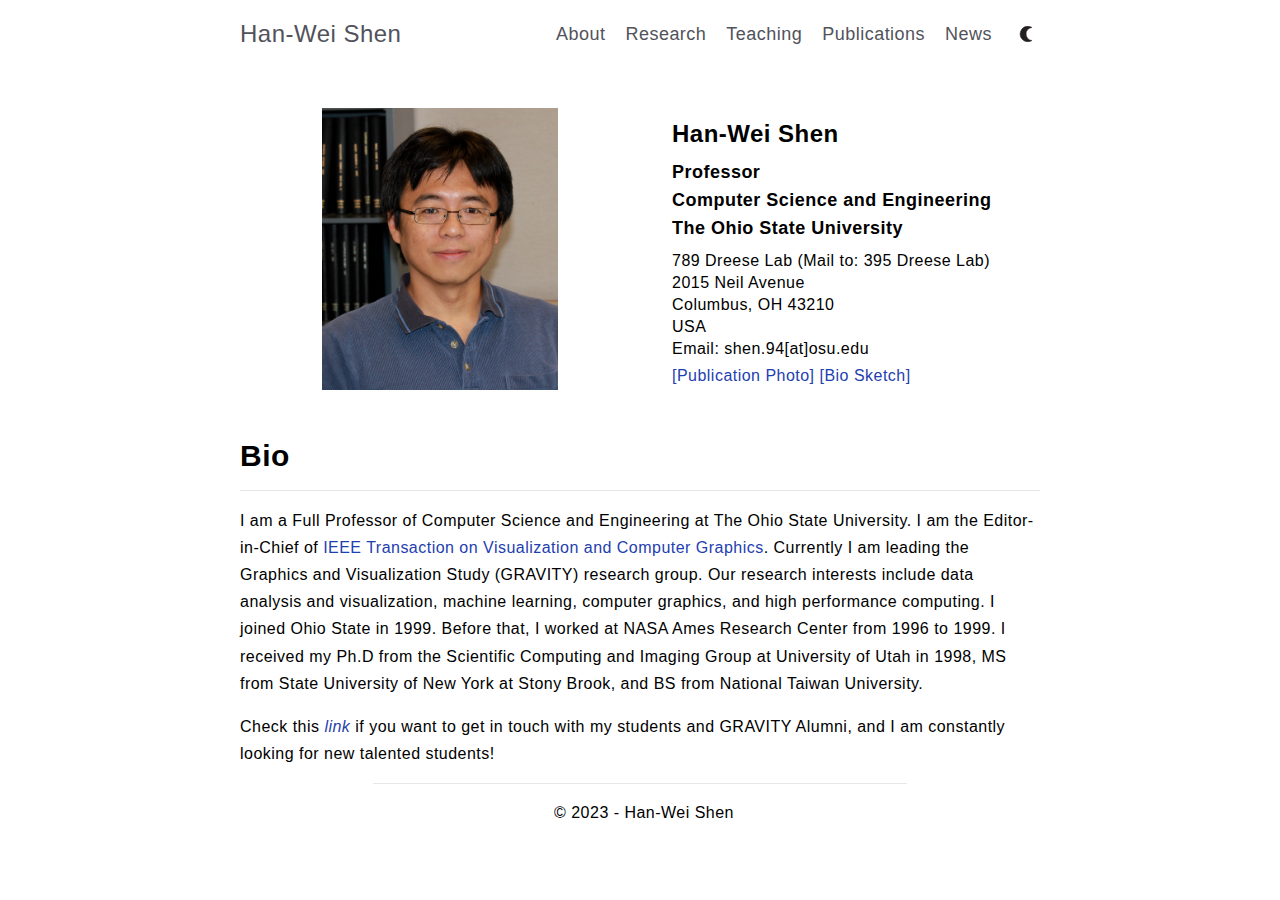
==== index.html @ 7cfb814b "deploy: 3609d0cba4c8520008426bf6400853c1c2e615c0" ====
<!doctype html><html lang=en-us><head><meta name=generator content="Hugo 0.110.0"><meta charset=utf-8><meta name=viewport content="width=device-width,initial-scale=1,minimum-scale=1"><title>Han-Wei Shen</title><meta property="og:title" content="Han-Wei Shen"><meta property="og:type" content="website"><meta property="og:image" content="img/hwshen_1.jpg"><meta property="og:url" content="https://han-wei-shen.github.io/"><meta property="og:description" content="The homepage of Astatine. This website is a demo the of the Hugo theme Astatine."><meta name=Description property="description" content="The homepage of Astatine. This website is a demo the of the Hugo theme Astatine."><link rel=stylesheet href=https://han-wei-shen.github.io/css/style.min.css><link rel=apple-touch-icon sizes=180x180 href=/apple-touch-icon.png><link rel=icon type=image/svg+xml href=/favicon.svg><link rel=icon type=image/png sizes=32x32 href=/favicon-32x32.png><link rel=icon type=image/png sizes=16x16 href=/favicon-16x16.png><link rel=manifest href=/site.webmanifest><link href=https://han-wei-shen.github.ioindex.xml type=application/atom+xml rel=alternate title="Sitewide Atom feed"><meta name=theme-color content="#ffffff"><script>function updateMode(){localStorage.theme==="dark"||!("theme"in localStorage)&&window.matchMedia("(prefers-color-scheme: dark)").matches?document.documentElement.classList.add("dark"):document.documentElement.classList.remove("dark")}function toggleMode(){localStorage.theme==="dark"?localStorage.theme="light":localStorage.theme="dark",updateMode()}window.onload=updateMode();function toggleMenu(){let e=document.getElementById("navbar-default");e.classList.contains("hidden")?e.classList.remove("hidden"):e.classList.add("hidden")}</script></head><body><header class="md:px-0 px-2"><nav><div class="container flex flex-wrap justify-between items-center mx-auto"><div class="nav-main my-2.5"><a href=https://han-wei-shen.github.io class="nav-title py-2.5 text-2xl
text-zinc-600 dark:text-zinc-300 hover:border-b-0">Han-Wei Shen</a></div><button type=button onclick=toggleMenu() class="inline-flex items-center p-2 ml-3
text-sm text-gray-500
rounded-lg md:hidden hover:bg-gray-100
focus:outline-none focus:ring-2
focus:ring-gray-200 dark:text-gray-400
dark:hover:bg-gray-700 dark:focus:ring-gray-600" aria-controls=navbar-default aria-expanded=false>
<span class=sr-only>Open main menu</span><svg class="w-6 h-6" aria-hidden="true" fill="currentcolor" viewBox="0 0 20 20" xmlns="http://www.w3.org/2000/svg"><path fill-rule="evenodd" d="M3 5a1 1 0 011-1h12a1 1 0 110 2H4A1 1 0 013 5zm0 5a1 1 0 011-1h12a1 1 0 110 2H4a1 1 0 01-1-1zm0 5a1 1 0 011-1h12a1 1 0 110 2H4a1 1 0 01-1-1z" clip-rule="evenodd"/></svg></button><div class="hidden w-full md:block md:w-auto" id=navbar-default><ul class="grid md:grid-flow-col items-center justify-between text-lg my-2.5"><li class="p-2.5 md:first:pl-0 md:border-none border-b dark:border-zinc-500 list-none"><a class="text-zinc-600 dark:text-zinc-300
hover:border-b-0" href=/about/>About</a></li><li class="p-2.5 md:first:pl-0 md:border-none border-b dark:border-zinc-500 list-none"><a class="text-zinc-600 dark:text-zinc-300
hover:border-b-0" href=https://sites.google.com/view/gravity-research-group/research>Research</a></li><li class="p-2.5 md:first:pl-0 md:border-none border-b dark:border-zinc-500 list-none"><a class="text-zinc-600 dark:text-zinc-300
hover:border-b-0" href=/teaching/>Teaching</a></li><li class="p-2.5 md:first:pl-0 md:border-none border-b dark:border-zinc-500 list-none"><a class="text-zinc-600 dark:text-zinc-300
hover:border-b-0" href=https://sites.google.com/view/gravity-research-group/publications>Publications</a></li><li class="p-2.5 md:first:pl-0 md:border-none border-b dark:border-zinc-500 list-none"><a class="text-zinc-600 dark:text-zinc-300
hover:border-b-0" href=/news/>News</a></li><li class="h-7 pl-2.5 pr-0 list-none"><button type=button onclick=toggleMode() class=h-full aria-label="Toggle between dark and light mode">
<img class="h-7 w-7 max-h-full mb-1.5 p-1.5 hidden dark:inline" id=ligh-mode-button-img alt="A sun icon for switching to light mode" src=https://han-wei-shen.github.io/img/light_mode.svg>
<img class="h-7 w-7 max-h-full mb-1.5 p-1.5 inline dark:hidden" id=dark-mode-button-img alt="A moon icon for switching to dark mode" src=https://han-wei-shen.github.io/img/dark_mode.svg></button></li></ul></div></div></nav></header><main class="content h-card container mt-2 m-auto
leading-loose md:px-0 px-2 z-0" role=main><div class="head container grid sm:grid-cols-2 grid-cols-1
justify-around flex-wrap items-center" itemscope itemtype=http://schema.org/Person><div class="picture p-8 max-w-[75%] mx-auto basis-20 grow shrink" itemscope itemtype=http://schema.org/ImageObject><picture><source srcset=img/hwshen_1.jpg><img class="main-image u-photo mx-auto" itemprop=contentUrl alt="Profile picture" src=img/hwshen_1.jpg></picture></div><div class="mx-4 ml-8 basis-60 grow shrink-2 leading-snug text-base"><a class="u-url font-bold" rel=me itemprop=url href=https://han-wei-shen.github.io/><h3 class="text-2xl text-black dark:text-zinc-300 p-name border-0" itemprop=name>Han-Wei Shen</h3></a><h3 itemprop=jobTitle class="text-lg my-2 border-none">Professor<br>Computer Science and Engineering<br>The Ohio State University</h3><div itemprop=address itemscope itemtype=http://schema.org/PostalAddress><span itemprop=streetAddress>789 Dreese Lab (Mail to: 395 Dreese Lab)<br>2015 Neil Avenue</span><br><span itemprop=postalCode>Columbus, OH 43210</span><br><span itemprop=addressLocality>USA</span><br><span itemprop=email>Email: shen.94[at]osu.edu</span><br></div><div style=margin-top:5px><a href=img/hwshen_1.jpg>[Publication Photo]</a> <a href=file/Shen_2018.pdf>[Bio Sketch]</a></div></div></div><h1 id=bio>Bio</h1><p>I am a Full Professor of Computer Science and Engineering at The Ohio State University. I am the Editor-in-Chief of <a href=https://www.computer.org/csdl/journal/tg>IEEE Transaction on Visualization and Computer Graphics</a>. Currently I am leading the Graphics and Visualization Study (GRAVITY) research group. Our research interests include data analysis and visualization, machine learning, computer graphics, and high performance computing. I joined Ohio State in 1999. Before that, I worked at NASA Ames Research Center from 1996 to 1999. I received my Ph.D from the Scientific Computing and Imaging Group at University of Utah in 1998, MS from State University of New York at Stony Brook, and BS from National Taiwan University.</p><p>Check this <a href=https://sites.google.com/view/gravity-research-group/people><em>link</em></a> if you want to get in touch with my students and GRAVITY Alumni, and I am constantly looking for new talented students!</p></main><footer class="footer container h-10 text-center mt-1 mb-4"><hr class=my-4><ul class="pl-0 mt-1"><span class=ml-2>© 2023 - Han-Wei Shen</span></ul></footer><script>function toggleModal(e){return t=>{(t.target.id.startsWith("#open-modal")||t.target.id.startsWith("#close-modal")||t.target.classList.contains("open-modal"))&&(t.stopPropagation(),e.classList.toggle("invisible"),e.classList.toggle("pointer-events-auto"),document.body.classList.toggle("pointer-events-none"))}}var list=document.getElementsByClassName("open-modal"),id,modWin,closeButton,clipboardCopyButtons;for(let e of list)id=e.attributes["data-target"].textContent,modWin=document.getElementById(id),closeButton=document.getElementById(id.replace("open","close")),e.addEventListener("click",toggleModal(modWin)),closeButton.addEventListener("click",toggleModal(modWin)),modWin.addEventListener("click",toggleModal(modWin));clipboardCopyButtons=document.getElementsByClassName("modal-copy-citation");for(let e of clipboardCopyButtons){let t=e.id.replace("#copy-",""),n=document.getElementById(t);e.addEventListener("click",function(e){return function(){if(!e){var t=this.innerHTML;navigator.clipboard.writeText(n.innerHTML).then(()=>{this.innerHTML="Copied!",this.disabled=!0},()=>{this.innerHTML="Error copying!"}),e=!0,setTimeout(function(){this.innerHTML=t,this.disabled=!1,e=!1}.bind(this),1e3)}}}(!1),this)}</script></body></html>
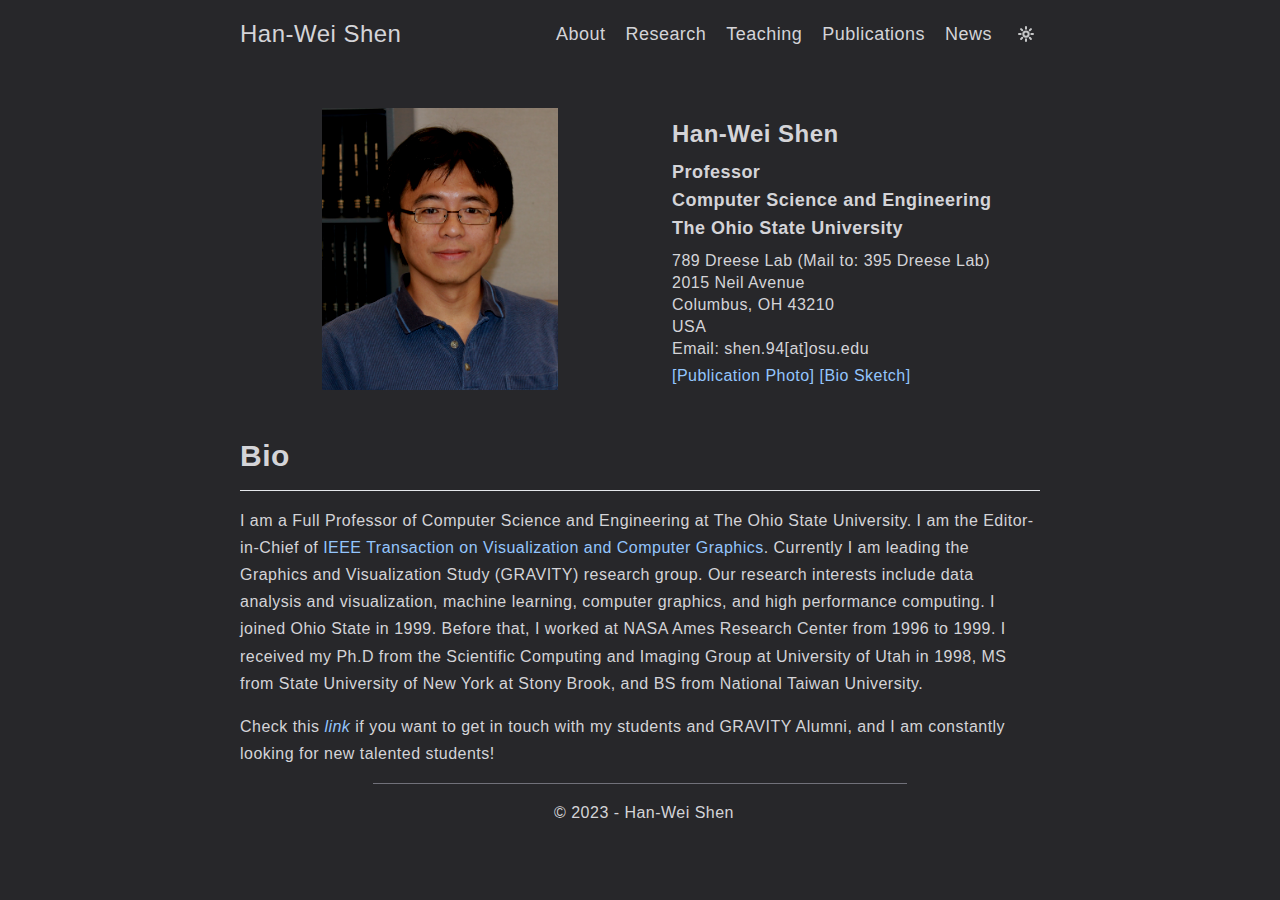
==== commit 120b934d: "deploy: 6cfb3cd29b8796ccd0ba1e0f046ace5b5ed621e3" ====
--- a/index.html
+++ b/index.html
@@ -1,4 +1,4 @@
-<!doctype html><html lang=en-us><head><meta name=generator content="Hugo 0.110.0"><meta charset=utf-8><meta name=viewport content="width=device-width,initial-scale=1,minimum-scale=1"><title>Han-Wei Shen</title><meta property="og:title" content="Han-Wei Shen"><meta property="og:type" content="website"><meta property="og:image" content="img/hwshen_1.jpg"><meta property="og:url" content="https://han-wei-shen.github.io/"><meta property="og:description" content="The homepage of Astatine. This website is a demo the of the Hugo theme Astatine."><meta name=Description property="description" content="The homepage of Astatine. This website is a demo the of the Hugo theme Astatine."><link rel=stylesheet href=https://han-wei-shen.github.io/css/style.min.css><link rel=apple-touch-icon sizes=180x180 href=/apple-touch-icon.png><link rel=icon type=image/svg+xml href=/favicon.svg><link rel=icon type=image/png sizes=32x32 href=/favicon-32x32.png><link rel=icon type=image/png sizes=16x16 href=/favicon-16x16.png><link rel=manifest href=/site.webmanifest><link href=https://han-wei-shen.github.ioindex.xml type=application/atom+xml rel=alternate title="Sitewide Atom feed"><meta name=theme-color content="#ffffff"><script>function updateMode(){localStorage.theme==="dark"||!("theme"in localStorage)&&window.matchMedia("(prefers-color-scheme: dark)").matches?document.documentElement.classList.add("dark"):document.documentElement.classList.remove("dark")}function toggleMode(){localStorage.theme==="dark"?localStorage.theme="light":localStorage.theme="dark",updateMode()}window.onload=updateMode();function toggleMenu(){let e=document.getElementById("navbar-default");e.classList.contains("hidden")?e.classList.remove("hidden"):e.classList.add("hidden")}</script></head><body><header class="md:px-0 px-2"><nav><div class="container flex flex-wrap justify-between items-center mx-auto"><div class="nav-main my-2.5"><a href=https://han-wei-shen.github.io class="nav-title py-2.5 text-2xl
+<!doctype html><html lang=en-us><head><meta name=generator content="Hugo 0.110.0"><meta charset=utf-8><meta name=viewport content="width=device-width,initial-scale=1,minimum-scale=1"><title>Han-Wei Shen</title><meta property="og:title" content="Han-Wei Shen"><meta property="og:type" content="website"><meta property="og:image" content="img/hwshen_1.jpg"><meta property="og:url" content="https://han-wei-shen.github.io/"><meta property="og:description" content="The homepage of Astatine. This website is a demo the of the Hugo theme Astatine."><meta name=Description property="description" content="The homepage of Astatine. This website is a demo the of the Hugo theme Astatine."><link rel=stylesheet href=https://han-wei-shen.github.io/css/style.min.css><link rel=apple-touch-icon sizes=180x180 href=/apple-touch-icon.png><link rel=icon type=image/svg+xml href=/favicon.svg><link rel=icon type=image/png sizes=32x32 href=/favicon-32x32.png><link rel=icon type=image/png sizes=16x16 href=/favicon-16x16.png><link rel=manifest href=/site.webmanifest><link href=https://han-wei-shen.github.ioindex.xml type=application/atom+xml rel=alternate title="Sitewide Atom feed"><meta name=theme-color content="#ffffff"><script>function updateMode(){localStorage.theme==="dark"||!("theme"in localStorage)?document.documentElement.classList.add("dark"):document.documentElement.classList.remove("dark")}function toggleMode(){localStorage.theme==="dark"?localStorage.theme="light":localStorage.theme="dark",updateMode()}window.onload=updateMode();function toggleMenu(){let e=document.getElementById("navbar-default");e.classList.contains("hidden")?e.classList.remove("hidden"):e.classList.add("hidden")}</script></head><body><header class="md:px-0 px-2"><nav><div class="container flex flex-wrap justify-between items-center mx-auto"><div class="nav-main my-2.5"><a href=https://han-wei-shen.github.io class="nav-title py-2.5 text-2xl
 text-zinc-600 dark:text-zinc-300 hover:border-b-0">Han-Wei Shen</a></div><button type=button onclick=toggleMenu() class="inline-flex items-center p-2 ml-3
 text-sm text-gray-500
 rounded-lg md:hidden hover:bg-gray-100
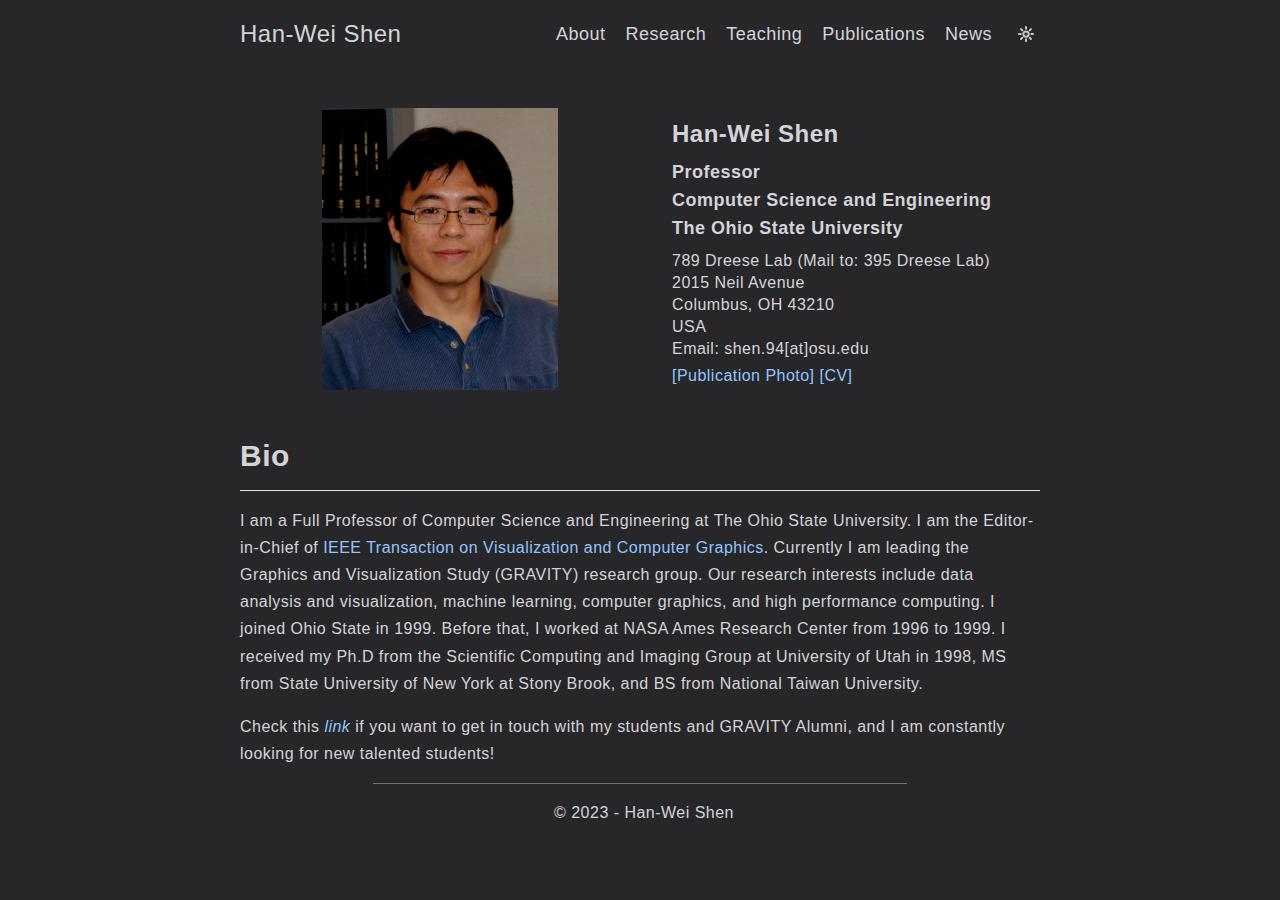
==== commit 48cd0c77: "deploy: 394a4fb3cb4f8b25b116f904a150f79c0d1abd4c" ====
--- a/index.html
+++ b/index.html
@@ -1,4 +1,4 @@
-<!doctype html><html lang=en-us><head><meta name=generator content="Hugo 0.110.0"><meta charset=utf-8><meta name=viewport content="width=device-width,initial-scale=1,minimum-scale=1"><title>Han-Wei Shen</title><meta property="og:title" content="Han-Wei Shen"><meta property="og:type" content="website"><meta property="og:image" content="img/hwshen_1.jpg"><meta property="og:url" content="https://han-wei-shen.github.io/"><meta property="og:description" content="The homepage of Astatine. This website is a demo the of the Hugo theme Astatine."><meta name=Description property="description" content="The homepage of Astatine. This website is a demo the of the Hugo theme Astatine."><link rel=stylesheet href=https://han-wei-shen.github.io/css/style.min.css><link rel=apple-touch-icon sizes=180x180 href=/apple-touch-icon.png><link rel=icon type=image/svg+xml href=/favicon.svg><link rel=icon type=image/png sizes=32x32 href=/favicon-32x32.png><link rel=icon type=image/png sizes=16x16 href=/favicon-16x16.png><link rel=manifest href=/site.webmanifest><link href=https://han-wei-shen.github.ioindex.xml type=application/atom+xml rel=alternate title="Sitewide Atom feed"><meta name=theme-color content="#ffffff"><script>function updateMode(){localStorage.theme==="dark"||!("theme"in localStorage)?document.documentElement.classList.add("dark"):document.documentElement.classList.remove("dark")}function toggleMode(){localStorage.theme==="dark"?localStorage.theme="light":localStorage.theme="dark",updateMode()}window.onload=updateMode();function toggleMenu(){let e=document.getElementById("navbar-default");e.classList.contains("hidden")?e.classList.remove("hidden"):e.classList.add("hidden")}</script></head><body><header class="md:px-0 px-2"><nav><div class="container flex flex-wrap justify-between items-center mx-auto"><div class="nav-main my-2.5"><a href=https://han-wei-shen.github.io class="nav-title py-2.5 text-2xl
+<!doctype html><html lang=en-us><head><meta name=generator content="Hugo 0.112.7"><meta charset=utf-8><meta name=viewport content="width=device-width,initial-scale=1,minimum-scale=1"><title>Han-Wei Shen</title><meta property="og:title" content="Han-Wei Shen"><meta property="og:type" content="website"><meta property="og:image" content="img/hwshen_1.jpg"><meta property="og:url" content="https://han-wei-shen.github.io/"><meta property="og:description" content="The homepage of Astatine. This website is a demo the of the Hugo theme Astatine."><meta name=Description property="description" content="The homepage of Astatine. This website is a demo the of the Hugo theme Astatine."><link rel=stylesheet href=https://han-wei-shen.github.io/css/style.min.css><link rel=apple-touch-icon sizes=180x180 href=/apple-touch-icon.png><link rel=icon type=image/svg+xml href=/favicon.svg><link rel=icon type=image/png sizes=32x32 href=/favicon-32x32.png><link rel=icon type=image/png sizes=16x16 href=/favicon-16x16.png><link rel=manifest href=/site.webmanifest><link href=https://han-wei-shen.github.ioindex.xml type=application/atom+xml rel=alternate title="Sitewide Atom feed"><meta name=theme-color content="#ffffff"><script>function updateMode(){localStorage.theme==="dark"||!("theme"in localStorage)?document.documentElement.classList.add("dark"):document.documentElement.classList.remove("dark")}function toggleMode(){localStorage.theme==="dark"?localStorage.theme="light":localStorage.theme="dark",updateMode()}window.onload=updateMode();function toggleMenu(){let e=document.getElementById("navbar-default");e.classList.contains("hidden")?e.classList.remove("hidden"):e.classList.add("hidden")}</script></head><body><header class="md:px-0 px-2"><nav><div class="container flex flex-wrap justify-between items-center mx-auto"><div class="nav-main my-2.5"><a href=https://han-wei-shen.github.io class="nav-title py-2.5 text-2xl
 text-zinc-600 dark:text-zinc-300 hover:border-b-0">Han-Wei Shen</a></div><button type=button onclick=toggleMenu() class="inline-flex items-center p-2 ml-3
 text-sm text-gray-500
 rounded-lg md:hidden hover:bg-gray-100
@@ -14,4 +14,4 @@
 <img class="h-7 w-7 max-h-full mb-1.5 p-1.5 hidden dark:inline" id=ligh-mode-button-img alt="A sun icon for switching to light mode" src=https://han-wei-shen.github.io/img/light_mode.svg>
 <img class="h-7 w-7 max-h-full mb-1.5 p-1.5 inline dark:hidden" id=dark-mode-button-img alt="A moon icon for switching to dark mode" src=https://han-wei-shen.github.io/img/dark_mode.svg></button></li></ul></div></div></nav></header><main class="content h-card container mt-2 m-auto
 leading-loose md:px-0 px-2 z-0" role=main><div class="head container grid sm:grid-cols-2 grid-cols-1
-justify-around flex-wrap items-center" itemscope itemtype=http://schema.org/Person><div class="picture p-8 max-w-[75%] mx-auto basis-20 grow shrink" itemscope itemtype=http://schema.org/ImageObject><picture><source srcset=img/hwshen_1.jpg><img class="main-image u-photo mx-auto" itemprop=contentUrl alt="Profile picture" src=img/hwshen_1.jpg></picture></div><div class="mx-4 ml-8 basis-60 grow shrink-2 leading-snug text-base"><a class="u-url font-bold" rel=me itemprop=url href=https://han-wei-shen.github.io/><h3 class="text-2xl text-black dark:text-zinc-300 p-name border-0" itemprop=name>Han-Wei Shen</h3></a><h3 itemprop=jobTitle class="text-lg my-2 border-none">Professor<br>Computer Science and Engineering<br>The Ohio State University</h3><div itemprop=address itemscope itemtype=http://schema.org/PostalAddress><span itemprop=streetAddress>789 Dreese Lab (Mail to: 395 Dreese Lab)<br>2015 Neil Avenue</span><br><span itemprop=postalCode>Columbus, OH 43210</span><br><span itemprop=addressLocality>USA</span><br><span itemprop=email>Email: shen.94[at]osu.edu</span><br></div><div style=margin-top:5px><a href=img/hwshen_1.jpg>[Publication Photo]</a> <a href=file/Shen_2018.pdf>[Bio Sketch]</a></div></div></div><h1 id=bio>Bio</h1><p>I am a Full Professor of Computer Science and Engineering at The Ohio State University. I am the Editor-in-Chief of <a href=https://www.computer.org/csdl/journal/tg>IEEE Transaction on Visualization and Computer Graphics</a>. Currently I am leading the Graphics and Visualization Study (GRAVITY) research group. Our research interests include data analysis and visualization, machine learning, computer graphics, and high performance computing. I joined Ohio State in 1999. Before that, I worked at NASA Ames Research Center from 1996 to 1999. I received my Ph.D from the Scientific Computing and Imaging Group at University of Utah in 1998, MS from State University of New York at Stony Brook, and BS from National Taiwan University.</p><p>Check this <a href=https://sites.google.com/view/gravity-research-group/people><em>link</em></a> if you want to get in touch with my students and GRAVITY Alumni, and I am constantly looking for new talented students!</p></main><footer class="footer container h-10 text-center mt-1 mb-4"><hr class=my-4><ul class="pl-0 mt-1"><span class=ml-2>© 2023 - Han-Wei Shen</span></ul></footer><script>function toggleModal(e){return t=>{(t.target.id.startsWith("#open-modal")||t.target.id.startsWith("#close-modal")||t.target.classList.contains("open-modal"))&&(t.stopPropagation(),e.classList.toggle("invisible"),e.classList.toggle("pointer-events-auto"),document.body.classList.toggle("pointer-events-none"))}}var list=document.getElementsByClassName("open-modal"),id,modWin,closeButton,clipboardCopyButtons;for(let e of list)id=e.attributes["data-target"].textContent,modWin=document.getElementById(id),closeButton=document.getElementById(id.replace("open","close")),e.addEventListener("click",toggleModal(modWin)),closeButton.addEventListener("click",toggleModal(modWin)),modWin.addEventListener("click",toggleModal(modWin));clipboardCopyButtons=document.getElementsByClassName("modal-copy-citation");for(let e of clipboardCopyButtons){let t=e.id.replace("#copy-",""),n=document.getElementById(t);e.addEventListener("click",function(e){return function(){if(!e){var t=this.innerHTML;navigator.clipboard.writeText(n.innerHTML).then(()=>{this.innerHTML="Copied!",this.disabled=!0},()=>{this.innerHTML="Error copying!"}),e=!0,setTimeout(function(){this.innerHTML=t,this.disabled=!1,e=!1}.bind(this),1e3)}}}(!1),this)}</script></body></html>+justify-around flex-wrap items-center" itemscope itemtype=http://schema.org/Person><div class="picture p-8 max-w-[75%] mx-auto basis-20 grow shrink" itemscope itemtype=http://schema.org/ImageObject><picture><source srcset=img/hwshen_1.jpg><img class="main-image u-photo mx-auto" itemprop=contentUrl alt="Profile picture" src=img/hwshen_1.jpg></picture></div><div class="mx-4 ml-8 basis-60 grow shrink-2 leading-snug text-base"><a class="u-url font-bold" rel=me itemprop=url href=https://han-wei-shen.github.io/><h3 class="text-2xl text-black dark:text-zinc-300 p-name border-0" itemprop=name>Han-Wei Shen</h3></a><h3 itemprop=jobTitle class="text-lg my-2 border-none">Professor<br>Computer Science and Engineering<br>The Ohio State University</h3><div itemprop=address itemscope itemtype=http://schema.org/PostalAddress><span itemprop=streetAddress>789 Dreese Lab (Mail to: 395 Dreese Lab)<br>2015 Neil Avenue</span><br><span itemprop=postalCode>Columbus, OH 43210</span><br><span itemprop=addressLocality>USA</span><br><span itemprop=email>Email: shen.94[at]osu.edu</span><br></div><div style=margin-top:5px><a href=img/hwshen_1.jpg>[Publication Photo]</a> <a href=file/Shen_2023.pdf>[CV]</a></div></div></div><h1 id=bio>Bio</h1><p>I am a Full Professor of Computer Science and Engineering at The Ohio State University. I am the Editor-in-Chief of <a href=https://www.computer.org/csdl/journal/tg>IEEE Transaction on Visualization and Computer Graphics</a>. Currently I am leading the Graphics and Visualization Study (GRAVITY) research group. Our research interests include data analysis and visualization, machine learning, computer graphics, and high performance computing. I joined Ohio State in 1999. Before that, I worked at NASA Ames Research Center from 1996 to 1999. I received my Ph.D from the Scientific Computing and Imaging Group at University of Utah in 1998, MS from State University of New York at Stony Brook, and BS from National Taiwan University.</p><p>Check this <a href=https://sites.google.com/view/gravity-research-group/people><em>link</em></a> if you want to get in touch with my students and GRAVITY Alumni, and I am constantly looking for new talented students!</p></main><footer class="footer container h-10 text-center mt-1 mb-4"><hr class=my-4><ul class="pl-0 mt-1"><span class=ml-2>© 2023 - Han-Wei Shen</span></ul></footer><script>function toggleModal(e){return t=>{(t.target.id.startsWith("#open-modal")||t.target.id.startsWith("#close-modal")||t.target.classList.contains("open-modal"))&&(t.stopPropagation(),e.classList.toggle("invisible"),e.classList.toggle("pointer-events-auto"),document.body.classList.toggle("pointer-events-none"))}}var list=document.getElementsByClassName("open-modal"),id,modWin,closeButton,clipboardCopyButtons;for(let e of list)id=e.attributes["data-target"].textContent,modWin=document.getElementById(id),closeButton=document.getElementById(id.replace("open","close")),e.addEventListener("click",toggleModal(modWin)),closeButton.addEventListener("click",toggleModal(modWin)),modWin.addEventListener("click",toggleModal(modWin));clipboardCopyButtons=document.getElementsByClassName("modal-copy-citation");for(let e of clipboardCopyButtons){let t=e.id.replace("#copy-",""),n=document.getElementById(t);e.addEventListener("click",function(e){return function(){if(!e){var t=this.innerHTML;navigator.clipboard.writeText(n.innerHTML).then(()=>{this.innerHTML="Copied!",this.disabled=!0},()=>{this.innerHTML="Error copying!"}),e=!0,setTimeout(function(){this.innerHTML=t,this.disabled=!1,e=!1}.bind(this),1e3)}}}(!1),this)}</script></body></html>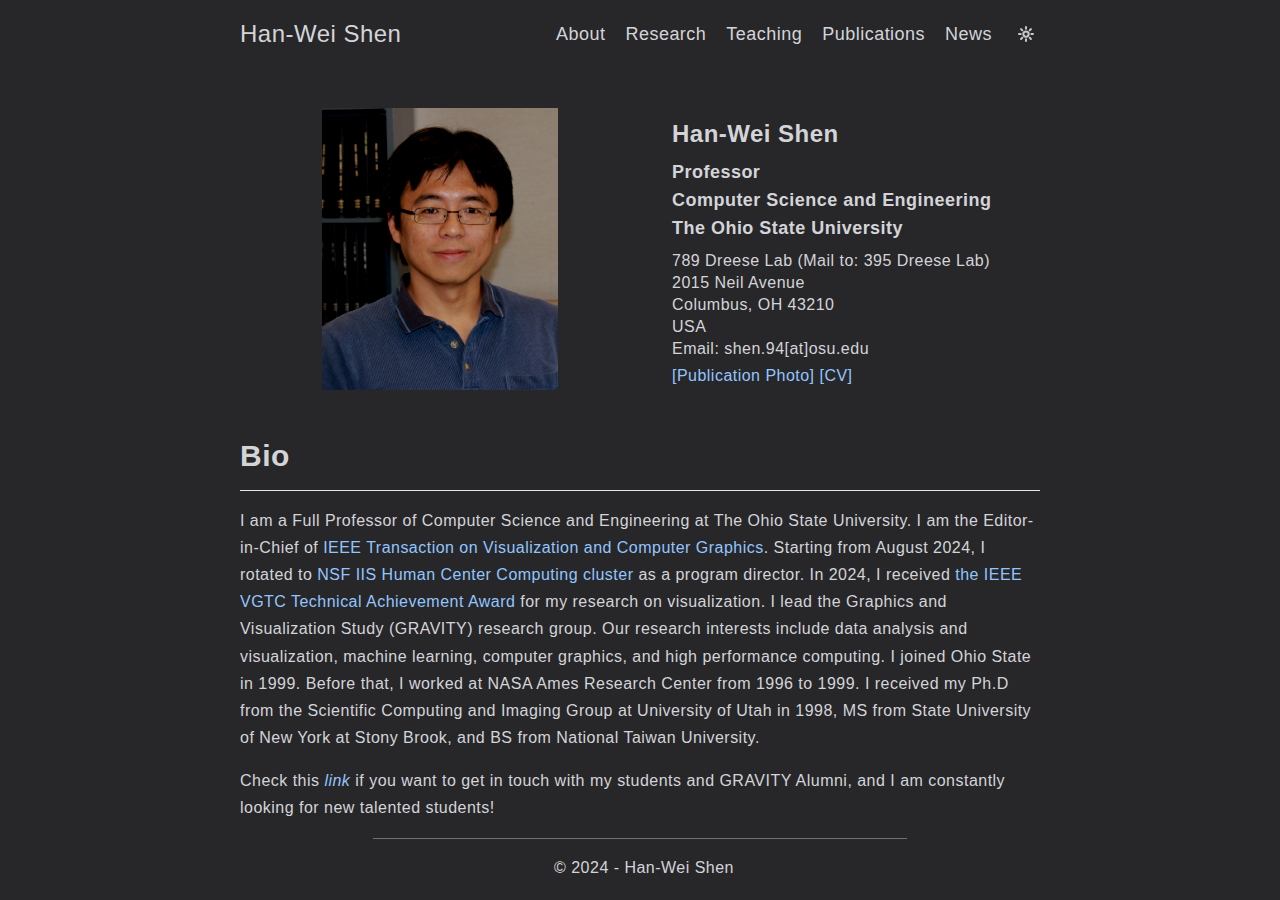
==== commit d9d52197: "deploy: 8fcdb69c1dc351e8fb2d7794c0aca5f048715408" ====
--- a/index.html
+++ b/index.html
@@ -1,11 +1,12 @@
-<!doctype html><html lang=en-us><head><meta name=generator content="Hugo 0.112.7"><meta charset=utf-8><meta name=viewport content="width=device-width,initial-scale=1,minimum-scale=1"><title>Han-Wei Shen</title><meta property="og:title" content="Han-Wei Shen"><meta property="og:type" content="website"><meta property="og:image" content="img/hwshen_1.jpg"><meta property="og:url" content="https://han-wei-shen.github.io/"><meta property="og:description" content="The homepage of Astatine. This website is a demo the of the Hugo theme Astatine."><meta name=Description property="description" content="The homepage of Astatine. This website is a demo the of the Hugo theme Astatine."><link rel=stylesheet href=https://han-wei-shen.github.io/css/style.min.css><link rel=apple-touch-icon sizes=180x180 href=/apple-touch-icon.png><link rel=icon type=image/svg+xml href=/favicon.svg><link rel=icon type=image/png sizes=32x32 href=/favicon-32x32.png><link rel=icon type=image/png sizes=16x16 href=/favicon-16x16.png><link rel=manifest href=/site.webmanifest><link href=https://han-wei-shen.github.ioindex.xml type=application/atom+xml rel=alternate title="Sitewide Atom feed"><meta name=theme-color content="#ffffff"><script>function updateMode(){localStorage.theme==="dark"||!("theme"in localStorage)?document.documentElement.classList.add("dark"):document.documentElement.classList.remove("dark")}function toggleMode(){localStorage.theme==="dark"?localStorage.theme="light":localStorage.theme="dark",updateMode()}window.onload=updateMode();function toggleMenu(){let e=document.getElementById("navbar-default");e.classList.contains("hidden")?e.classList.remove("hidden"):e.classList.add("hidden")}</script></head><body><header class="md:px-0 px-2"><nav><div class="container flex flex-wrap justify-between items-center mx-auto"><div class="nav-main my-2.5"><a href=https://han-wei-shen.github.io class="nav-title py-2.5 text-2xl
+<!doctype html><html lang=en-us><head><meta name=generator content="Hugo 0.138.0"><meta charset=utf-8><meta name=viewport content="width=device-width,initial-scale=1,minimum-scale=1"><title>Han-Wei Shen</title>
+<meta property="og:title" content="Han-Wei Shen"><meta property="og:type" content="website"><meta property="og:image" content="img/hwshen_1.jpg"><meta property="og:url" content="https://han-wei-shen.github.io/"><meta property="og:description" content="The homepage of Astatine. This website is a demo the of the Hugo theme Astatine."><meta name=Description property="description" content="The homepage of Astatine. This website is a demo the of the Hugo theme Astatine."><link rel=stylesheet href=https://han-wei-shen.github.io/css/style.min.css><link rel=apple-touch-icon sizes=180x180 href=/apple-touch-icon.png><link rel=icon type=image/svg+xml href=/favicon.svg><link rel=icon type=image/png sizes=32x32 href=/favicon-32x32.png><link rel=icon type=image/png sizes=16x16 href=/favicon-16x16.png><link rel=manifest href=/site.webmanifest><link href=https://han-wei-shen.github.io/index.xml type=application/atom+xml rel=alternate title="Sitewide Atom feed"><meta name=theme-color content="#ffffff"><script>function updateMode(){localStorage.theme==="dark"||!("theme"in localStorage)?document.documentElement.classList.add("dark"):document.documentElement.classList.remove("dark")}function toggleMode(){localStorage.theme==="dark"?localStorage.theme="light":localStorage.theme="dark",updateMode()}window.onload=updateMode();function toggleMenu(){let e=document.getElementById("navbar-default");e.classList.contains("hidden")?e.classList.remove("hidden"):e.classList.add("hidden")}</script></head><body><header class="md:px-0 px-2"><nav><div class="container flex flex-wrap justify-between items-center mx-auto"><div class="nav-main my-2.5"><a href=https://han-wei-shen.github.io/ class="nav-title py-2.5 text-2xl
 text-zinc-600 dark:text-zinc-300 hover:border-b-0">Han-Wei Shen</a></div><button type=button onclick=toggleMenu() class="inline-flex items-center p-2 ml-3
 text-sm text-gray-500
 rounded-lg md:hidden hover:bg-gray-100
 focus:outline-none focus:ring-2
 focus:ring-gray-200 dark:text-gray-400
 dark:hover:bg-gray-700 dark:focus:ring-gray-600" aria-controls=navbar-default aria-expanded=false>
-<span class=sr-only>Open main menu</span><svg class="w-6 h-6" aria-hidden="true" fill="currentcolor" viewBox="0 0 20 20" xmlns="http://www.w3.org/2000/svg"><path fill-rule="evenodd" d="M3 5a1 1 0 011-1h12a1 1 0 110 2H4A1 1 0 013 5zm0 5a1 1 0 011-1h12a1 1 0 110 2H4a1 1 0 01-1-1zm0 5a1 1 0 011-1h12a1 1 0 110 2H4a1 1 0 01-1-1z" clip-rule="evenodd"/></svg></button><div class="hidden w-full md:block md:w-auto" id=navbar-default><ul class="grid md:grid-flow-col items-center justify-between text-lg my-2.5"><li class="p-2.5 md:first:pl-0 md:border-none border-b dark:border-zinc-500 list-none"><a class="text-zinc-600 dark:text-zinc-300
+<span class=sr-only>Open main menu</span><svg class="w-6 h-6" aria-hidden="true" fill="currentcolor" viewBox="0 0 20 20"><path fill-rule="evenodd" d="M3 5a1 1 0 011-1h12a1 1 0 110 2H4A1 1 0 013 5zm0 5a1 1 0 011-1h12a1 1 0 110 2H4a1 1 0 01-1-1zm0 5a1 1 0 011-1h12a1 1 0 110 2H4a1 1 0 01-1-1z" clip-rule="evenodd"/></svg></button><div class="hidden w-full md:block md:w-auto" id=navbar-default><ul class="grid md:grid-flow-col items-center justify-between text-lg my-2.5"><li class="p-2.5 md:first:pl-0 md:border-none border-b dark:border-zinc-500 list-none"><a class="text-zinc-600 dark:text-zinc-300
 hover:border-b-0" href=/about/>About</a></li><li class="p-2.5 md:first:pl-0 md:border-none border-b dark:border-zinc-500 list-none"><a class="text-zinc-600 dark:text-zinc-300
 hover:border-b-0" href=https://sites.google.com/view/gravity-research-group/research>Research</a></li><li class="p-2.5 md:first:pl-0 md:border-none border-b dark:border-zinc-500 list-none"><a class="text-zinc-600 dark:text-zinc-300
 hover:border-b-0" href=/teaching/>Teaching</a></li><li class="p-2.5 md:first:pl-0 md:border-none border-b dark:border-zinc-500 list-none"><a class="text-zinc-600 dark:text-zinc-300
@@ -14,4 +15,4 @@
 <img class="h-7 w-7 max-h-full mb-1.5 p-1.5 hidden dark:inline" id=ligh-mode-button-img alt="A sun icon for switching to light mode" src=https://han-wei-shen.github.io/img/light_mode.svg>
 <img class="h-7 w-7 max-h-full mb-1.5 p-1.5 inline dark:hidden" id=dark-mode-button-img alt="A moon icon for switching to dark mode" src=https://han-wei-shen.github.io/img/dark_mode.svg></button></li></ul></div></div></nav></header><main class="content h-card container mt-2 m-auto
 leading-loose md:px-0 px-2 z-0" role=main><div class="head container grid sm:grid-cols-2 grid-cols-1
-justify-around flex-wrap items-center" itemscope itemtype=http://schema.org/Person><div class="picture p-8 max-w-[75%] mx-auto basis-20 grow shrink" itemscope itemtype=http://schema.org/ImageObject><picture><source srcset=img/hwshen_1.jpg><img class="main-image u-photo mx-auto" itemprop=contentUrl alt="Profile picture" src=img/hwshen_1.jpg></picture></div><div class="mx-4 ml-8 basis-60 grow shrink-2 leading-snug text-base"><a class="u-url font-bold" rel=me itemprop=url href=https://han-wei-shen.github.io/><h3 class="text-2xl text-black dark:text-zinc-300 p-name border-0" itemprop=name>Han-Wei Shen</h3></a><h3 itemprop=jobTitle class="text-lg my-2 border-none">Professor<br>Computer Science and Engineering<br>The Ohio State University</h3><div itemprop=address itemscope itemtype=http://schema.org/PostalAddress><span itemprop=streetAddress>789 Dreese Lab (Mail to: 395 Dreese Lab)<br>2015 Neil Avenue</span><br><span itemprop=postalCode>Columbus, OH 43210</span><br><span itemprop=addressLocality>USA</span><br><span itemprop=email>Email: shen.94[at]osu.edu</span><br></div><div style=margin-top:5px><a href=img/hwshen_1.jpg>[Publication Photo]</a> <a href=file/Shen_2023.pdf>[CV]</a></div></div></div><h1 id=bio>Bio</h1><p>I am a Full Professor of Computer Science and Engineering at The Ohio State University. I am the Editor-in-Chief of <a href=https://www.computer.org/csdl/journal/tg>IEEE Transaction on Visualization and Computer Graphics</a>. Currently I am leading the Graphics and Visualization Study (GRAVITY) research group. Our research interests include data analysis and visualization, machine learning, computer graphics, and high performance computing. I joined Ohio State in 1999. Before that, I worked at NASA Ames Research Center from 1996 to 1999. I received my Ph.D from the Scientific Computing and Imaging Group at University of Utah in 1998, MS from State University of New York at Stony Brook, and BS from National Taiwan University.</p><p>Check this <a href=https://sites.google.com/view/gravity-research-group/people><em>link</em></a> if you want to get in touch with my students and GRAVITY Alumni, and I am constantly looking for new talented students!</p></main><footer class="footer container h-10 text-center mt-1 mb-4"><hr class=my-4><ul class="pl-0 mt-1"><span class=ml-2>© 2023 - Han-Wei Shen</span></ul></footer><script>function toggleModal(e){return t=>{(t.target.id.startsWith("#open-modal")||t.target.id.startsWith("#close-modal")||t.target.classList.contains("open-modal"))&&(t.stopPropagation(),e.classList.toggle("invisible"),e.classList.toggle("pointer-events-auto"),document.body.classList.toggle("pointer-events-none"))}}var list=document.getElementsByClassName("open-modal"),id,modWin,closeButton,clipboardCopyButtons;for(let e of list)id=e.attributes["data-target"].textContent,modWin=document.getElementById(id),closeButton=document.getElementById(id.replace("open","close")),e.addEventListener("click",toggleModal(modWin)),closeButton.addEventListener("click",toggleModal(modWin)),modWin.addEventListener("click",toggleModal(modWin));clipboardCopyButtons=document.getElementsByClassName("modal-copy-citation");for(let e of clipboardCopyButtons){let t=e.id.replace("#copy-",""),n=document.getElementById(t);e.addEventListener("click",function(e){return function(){if(!e){var t=this.innerHTML;navigator.clipboard.writeText(n.innerHTML).then(()=>{this.innerHTML="Copied!",this.disabled=!0},()=>{this.innerHTML="Error copying!"}),e=!0,setTimeout(function(){this.innerHTML=t,this.disabled=!1,e=!1}.bind(this),1e3)}}}(!1),this)}</script></body></html>+justify-around flex-wrap items-center" itemscope itemtype=http://schema.org/Person><div class="picture p-8 max-w-[75%] mx-auto basis-20 grow shrink" itemscope itemtype=http://schema.org/ImageObject><picture><source srcset=img/hwshen_1.jpg><img class="main-image u-photo mx-auto" itemprop=contentUrl alt="Profile picture" src=img/hwshen_1.jpg></picture></div><div class="mx-4 ml-8 basis-60 grow shrink-2 leading-snug text-base"><a class="u-url font-bold" rel=me itemprop=url href=https://han-wei-shen.github.io/><h3 class="text-2xl text-black dark:text-zinc-300 p-name border-0" itemprop=name>Han-Wei Shen</h3></a><h3 itemprop=jobTitle class="text-lg my-2 border-none">Professor<br>Computer Science and Engineering<br>The Ohio State University</h3><div itemprop=address itemscope itemtype=http://schema.org/PostalAddress><span itemprop=streetAddress>789 Dreese Lab (Mail to: 395 Dreese Lab)<br>2015 Neil Avenue</span><br><span itemprop=postalCode>Columbus, OH 43210</span><br><span itemprop=addressLocality>USA</span><br><span itemprop=email>Email: shen.94[at]osu.edu</span><br></div><div style=margin-top:5px><a href=img/hwshen_1.jpg>[Publication Photo]</a> <a href=file/Shen_2023.pdf>[CV]</a></div></div></div><h1 id=bio>Bio</h1><p>I am a Full Professor of Computer Science and Engineering at The Ohio State University. I am the Editor-in-Chief of <a href=https://www.computer.org/csdl/journal/tg>IEEE Transaction on Visualization and Computer Graphics</a>. Starting from August 2024, I rotated to <a href=https://new.nsf.gov/funding/opportunities/hcc-iis-human-centered-computing>NSF IIS Human Center Computing cluster</a> as a program director. In 2024, I received <a href=https://tc.computer.org/vgtc/awards/visualization-technical-awards/>the IEEE VGTC Technical Achievement Award</a> for my research on visualization. I lead the Graphics and Visualization Study (GRAVITY) research group. Our research interests include data analysis and visualization, machine learning, computer graphics, and high performance computing. I joined Ohio State in 1999. Before that, I worked at NASA Ames Research Center from 1996 to 1999. I received my Ph.D from the Scientific Computing and Imaging Group at University of Utah in 1998, MS from State University of New York at Stony Brook, and BS from National Taiwan University.</p><p>Check this <a href=https://sites.google.com/view/gravity-research-group/people><em>link</em></a> if you want to get in touch with my students and GRAVITY Alumni, and I am constantly looking for new talented students!</p></main><footer class="footer container h-10 text-center mt-1 mb-4"><hr class=my-4><ul class="pl-0 mt-1"><span class=ml-2>© 2024 - Han-Wei Shen</span></ul></footer><script>function toggleModal(e){return t=>{(t.target.id.startsWith("#open-modal")||t.target.id.startsWith("#close-modal")||t.target.classList.contains("open-modal"))&&(t.stopPropagation(),e.classList.toggle("invisible"),e.classList.toggle("pointer-events-auto"),document.body.classList.toggle("pointer-events-none"))}}var id,modWin,closeButton,clipboardCopyButtons,list=document.getElementsByClassName("open-modal");for(let e of list)id=e.attributes["data-target"].textContent,modWin=document.getElementById(id),closeButton=document.getElementById(id.replace("open","close")),e.addEventListener("click",toggleModal(modWin)),closeButton.addEventListener("click",toggleModal(modWin)),modWin.addEventListener("click",toggleModal(modWin));clipboardCopyButtons=document.getElementsByClassName("modal-copy-citation");for(let e of clipboardCopyButtons){let t=e.id.replace("#copy-",""),n=document.getElementById(t);e.addEventListener("click",function(e){return function(){if(!e){var t=this.innerHTML;navigator.clipboard.writeText(n.innerHTML).then(()=>{this.innerHTML="Copied!",this.disabled=!0},()=>{this.innerHTML="Error copying!"}),e=!0,setTimeout(function(){this.innerHTML=t,this.disabled=!1,e=!1}.bind(this),1e3)}}}(!1),this)}</script></body></html>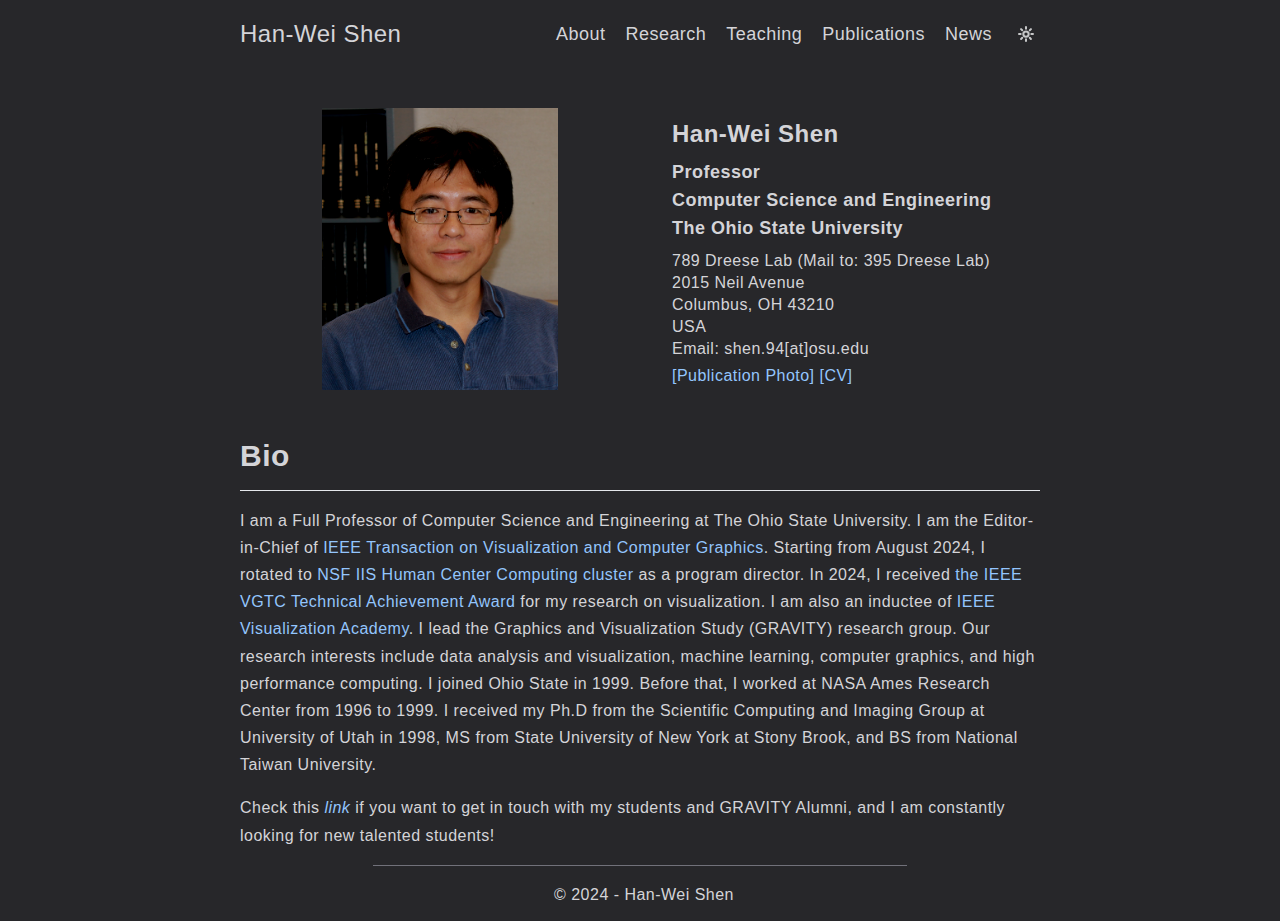
==== commit 9f773e39: "deploy: 8e3e70fc962caf98da4272008f93a3306844c3bf" ====
--- a/index.html
+++ b/index.html
@@ -15,4 +15,4 @@
 <img class="h-7 w-7 max-h-full mb-1.5 p-1.5 hidden dark:inline" id=ligh-mode-button-img alt="A sun icon for switching to light mode" src=https://han-wei-shen.github.io/img/light_mode.svg>
 <img class="h-7 w-7 max-h-full mb-1.5 p-1.5 inline dark:hidden" id=dark-mode-button-img alt="A moon icon for switching to dark mode" src=https://han-wei-shen.github.io/img/dark_mode.svg></button></li></ul></div></div></nav></header><main class="content h-card container mt-2 m-auto
 leading-loose md:px-0 px-2 z-0" role=main><div class="head container grid sm:grid-cols-2 grid-cols-1
-justify-around flex-wrap items-center" itemscope itemtype=http://schema.org/Person><div class="picture p-8 max-w-[75%] mx-auto basis-20 grow shrink" itemscope itemtype=http://schema.org/ImageObject><picture><source srcset=img/hwshen_1.jpg><img class="main-image u-photo mx-auto" itemprop=contentUrl alt="Profile picture" src=img/hwshen_1.jpg></picture></div><div class="mx-4 ml-8 basis-60 grow shrink-2 leading-snug text-base"><a class="u-url font-bold" rel=me itemprop=url href=https://han-wei-shen.github.io/><h3 class="text-2xl text-black dark:text-zinc-300 p-name border-0" itemprop=name>Han-Wei Shen</h3></a><h3 itemprop=jobTitle class="text-lg my-2 border-none">Professor<br>Computer Science and Engineering<br>The Ohio State University</h3><div itemprop=address itemscope itemtype=http://schema.org/PostalAddress><span itemprop=streetAddress>789 Dreese Lab (Mail to: 395 Dreese Lab)<br>2015 Neil Avenue</span><br><span itemprop=postalCode>Columbus, OH 43210</span><br><span itemprop=addressLocality>USA</span><br><span itemprop=email>Email: shen.94[at]osu.edu</span><br></div><div style=margin-top:5px><a href=img/hwshen_1.jpg>[Publication Photo]</a> <a href=file/Shen_2023.pdf>[CV]</a></div></div></div><h1 id=bio>Bio</h1><p>I am a Full Professor of Computer Science and Engineering at The Ohio State University. I am the Editor-in-Chief of <a href=https://www.computer.org/csdl/journal/tg>IEEE Transaction on Visualization and Computer Graphics</a>. Starting from August 2024, I rotated to <a href=https://new.nsf.gov/funding/opportunities/hcc-iis-human-centered-computing>NSF IIS Human Center Computing cluster</a> as a program director. In 2024, I received <a href=https://tc.computer.org/vgtc/awards/visualization-technical-awards/>the IEEE VGTC Technical Achievement Award</a> for my research on visualization. I lead the Graphics and Visualization Study (GRAVITY) research group. Our research interests include data analysis and visualization, machine learning, computer graphics, and high performance computing. I joined Ohio State in 1999. Before that, I worked at NASA Ames Research Center from 1996 to 1999. I received my Ph.D from the Scientific Computing and Imaging Group at University of Utah in 1998, MS from State University of New York at Stony Brook, and BS from National Taiwan University.</p><p>Check this <a href=https://sites.google.com/view/gravity-research-group/people><em>link</em></a> if you want to get in touch with my students and GRAVITY Alumni, and I am constantly looking for new talented students!</p></main><footer class="footer container h-10 text-center mt-1 mb-4"><hr class=my-4><ul class="pl-0 mt-1"><span class=ml-2>© 2024 - Han-Wei Shen</span></ul></footer><script>function toggleModal(e){return t=>{(t.target.id.startsWith("#open-modal")||t.target.id.startsWith("#close-modal")||t.target.classList.contains("open-modal"))&&(t.stopPropagation(),e.classList.toggle("invisible"),e.classList.toggle("pointer-events-auto"),document.body.classList.toggle("pointer-events-none"))}}var id,modWin,closeButton,clipboardCopyButtons,list=document.getElementsByClassName("open-modal");for(let e of list)id=e.attributes["data-target"].textContent,modWin=document.getElementById(id),closeButton=document.getElementById(id.replace("open","close")),e.addEventListener("click",toggleModal(modWin)),closeButton.addEventListener("click",toggleModal(modWin)),modWin.addEventListener("click",toggleModal(modWin));clipboardCopyButtons=document.getElementsByClassName("modal-copy-citation");for(let e of clipboardCopyButtons){let t=e.id.replace("#copy-",""),n=document.getElementById(t);e.addEventListener("click",function(e){return function(){if(!e){var t=this.innerHTML;navigator.clipboard.writeText(n.innerHTML).then(()=>{this.innerHTML="Copied!",this.disabled=!0},()=>{this.innerHTML="Error copying!"}),e=!0,setTimeout(function(){this.innerHTML=t,this.disabled=!1,e=!1}.bind(this),1e3)}}}(!1),this)}</script></body></html>+justify-around flex-wrap items-center" itemscope itemtype=http://schema.org/Person><div class="picture p-8 max-w-[75%] mx-auto basis-20 grow shrink" itemscope itemtype=http://schema.org/ImageObject><picture><source srcset=img/hwshen_1.jpg><img class="main-image u-photo mx-auto" itemprop=contentUrl alt="Profile picture" src=img/hwshen_1.jpg></picture></div><div class="mx-4 ml-8 basis-60 grow shrink-2 leading-snug text-base"><a class="u-url font-bold" rel=me itemprop=url href=https://han-wei-shen.github.io/><h3 class="text-2xl text-black dark:text-zinc-300 p-name border-0" itemprop=name>Han-Wei Shen</h3></a><h3 itemprop=jobTitle class="text-lg my-2 border-none">Professor<br>Computer Science and Engineering<br>The Ohio State University</h3><div itemprop=address itemscope itemtype=http://schema.org/PostalAddress><span itemprop=streetAddress>789 Dreese Lab (Mail to: 395 Dreese Lab)<br>2015 Neil Avenue</span><br><span itemprop=postalCode>Columbus, OH 43210</span><br><span itemprop=addressLocality>USA</span><br><span itemprop=email>Email: shen.94[at]osu.edu</span><br></div><div style=margin-top:5px><a href=img/hwshen_1.jpg>[Publication Photo]</a> <a href=file/Shen_2023.pdf>[CV]</a></div></div></div><h1 id=bio>Bio</h1><p>I am a Full Professor of Computer Science and Engineering at The Ohio State University. I am the Editor-in-Chief of <a href=https://www.computer.org/csdl/journal/tg>IEEE Transaction on Visualization and Computer Graphics</a>. Starting from August 2024, I rotated to <a href=https://new.nsf.gov/funding/opportunities/hcc-iis-human-centered-computing>NSF IIS Human Center Computing cluster</a> as a program director. In 2024, I received <a href=https://tc.computer.org/vgtc/awards/visualization-technical-awards/>the IEEE VGTC Technical Achievement Award</a> for my research on visualization. I am also an inductee of <a href=https://tc.computer.org/vgtc/awards/visualization-academy/>IEEE Visualization Academy</a>. I lead the Graphics and Visualization Study (GRAVITY) research group. Our research interests include data analysis and visualization, machine learning, computer graphics, and high performance computing. I joined Ohio State in 1999. Before that, I worked at NASA Ames Research Center from 1996 to 1999. I received my Ph.D from the Scientific Computing and Imaging Group at University of Utah in 1998, MS from State University of New York at Stony Brook, and BS from National Taiwan University.</p><p>Check this <a href=https://sites.google.com/view/gravity-research-group/people><em>link</em></a> if you want to get in touch with my students and GRAVITY Alumni, and I am constantly looking for new talented students!</p></main><footer class="footer container h-10 text-center mt-1 mb-4"><hr class=my-4><ul class="pl-0 mt-1"><span class=ml-2>© 2024 - Han-Wei Shen</span></ul></footer><script>function toggleModal(e){return t=>{(t.target.id.startsWith("#open-modal")||t.target.id.startsWith("#close-modal")||t.target.classList.contains("open-modal"))&&(t.stopPropagation(),e.classList.toggle("invisible"),e.classList.toggle("pointer-events-auto"),document.body.classList.toggle("pointer-events-none"))}}var id,modWin,closeButton,clipboardCopyButtons,list=document.getElementsByClassName("open-modal");for(let e of list)id=e.attributes["data-target"].textContent,modWin=document.getElementById(id),closeButton=document.getElementById(id.replace("open","close")),e.addEventListener("click",toggleModal(modWin)),closeButton.addEventListener("click",toggleModal(modWin)),modWin.addEventListener("click",toggleModal(modWin));clipboardCopyButtons=document.getElementsByClassName("modal-copy-citation");for(let e of clipboardCopyButtons){let t=e.id.replace("#copy-",""),n=document.getElementById(t);e.addEventListener("click",function(e){return function(){if(!e){var t=this.innerHTML;navigator.clipboard.writeText(n.innerHTML).then(()=>{this.innerHTML="Copied!",this.disabled=!0},()=>{this.innerHTML="Error copying!"}),e=!0,setTimeout(function(){this.innerHTML=t,this.disabled=!1,e=!1}.bind(this),1e3)}}}(!1),this)}</script></body></html>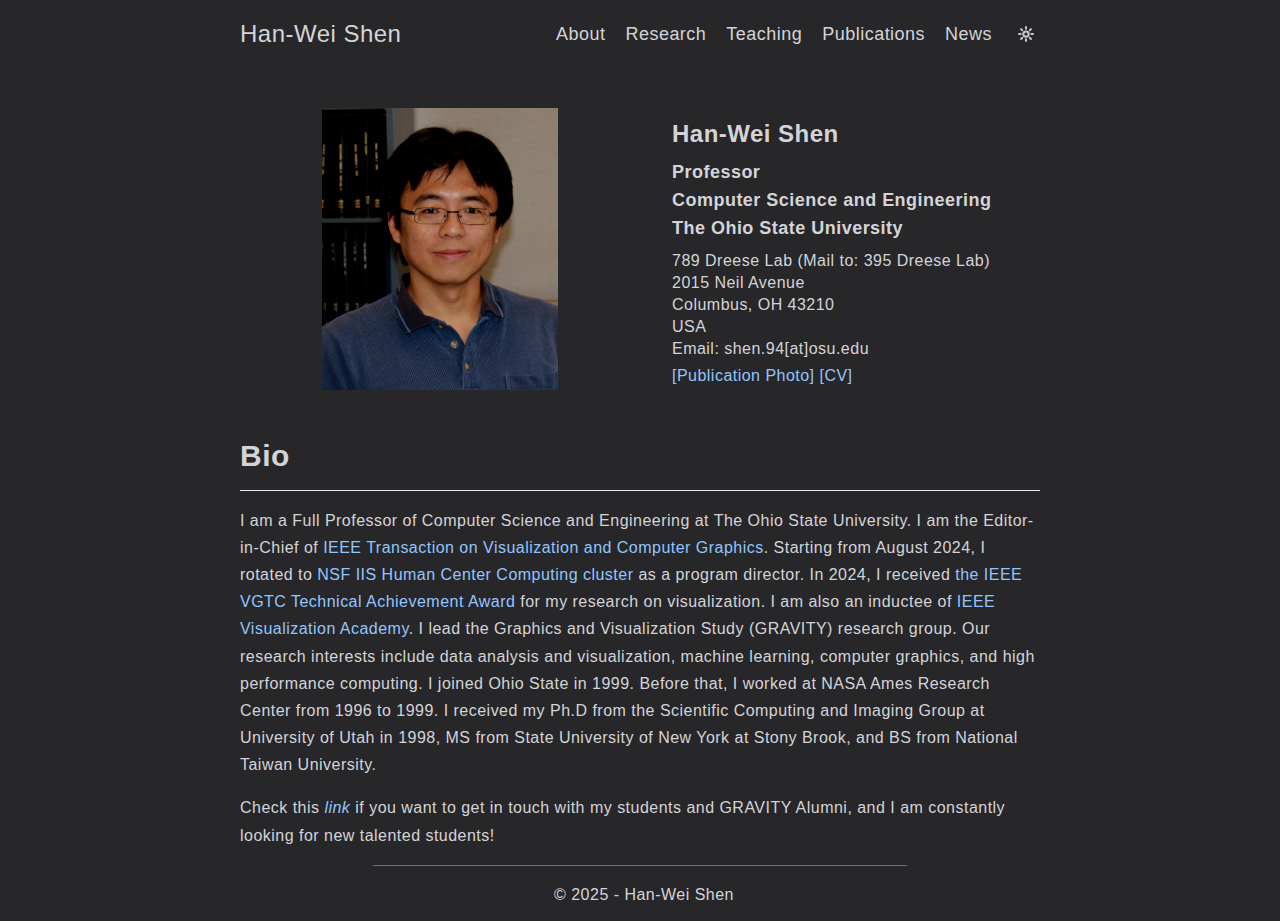
==== commit 3d8896d8: "deploy: c5af2d65dd8bb57e81320bcc7d5b4bba61d7809c" ====
--- a/index.html
+++ b/index.html
@@ -1,4 +1,4 @@
-<!doctype html><html lang=en-us><head><meta name=generator content="Hugo 0.138.0"><meta charset=utf-8><meta name=viewport content="width=device-width,initial-scale=1,minimum-scale=1"><title>Han-Wei Shen</title>
+<!doctype html><html lang=en-us><head><meta name=generator content="Hugo 0.140.2"><meta charset=utf-8><meta name=viewport content="width=device-width,initial-scale=1,minimum-scale=1"><title>Han-Wei Shen</title>
 <meta property="og:title" content="Han-Wei Shen"><meta property="og:type" content="website"><meta property="og:image" content="img/hwshen_1.jpg"><meta property="og:url" content="https://han-wei-shen.github.io/"><meta property="og:description" content="The homepage of Astatine. This website is a demo the of the Hugo theme Astatine."><meta name=Description property="description" content="The homepage of Astatine. This website is a demo the of the Hugo theme Astatine."><link rel=stylesheet href=https://han-wei-shen.github.io/css/style.min.css><link rel=apple-touch-icon sizes=180x180 href=/apple-touch-icon.png><link rel=icon type=image/svg+xml href=/favicon.svg><link rel=icon type=image/png sizes=32x32 href=/favicon-32x32.png><link rel=icon type=image/png sizes=16x16 href=/favicon-16x16.png><link rel=manifest href=/site.webmanifest><link href=https://han-wei-shen.github.io/index.xml type=application/atom+xml rel=alternate title="Sitewide Atom feed"><meta name=theme-color content="#ffffff"><script>function updateMode(){localStorage.theme==="dark"||!("theme"in localStorage)?document.documentElement.classList.add("dark"):document.documentElement.classList.remove("dark")}function toggleMode(){localStorage.theme==="dark"?localStorage.theme="light":localStorage.theme="dark",updateMode()}window.onload=updateMode();function toggleMenu(){let e=document.getElementById("navbar-default");e.classList.contains("hidden")?e.classList.remove("hidden"):e.classList.add("hidden")}</script></head><body><header class="md:px-0 px-2"><nav><div class="container flex flex-wrap justify-between items-center mx-auto"><div class="nav-main my-2.5"><a href=https://han-wei-shen.github.io/ class="nav-title py-2.5 text-2xl
 text-zinc-600 dark:text-zinc-300 hover:border-b-0">Han-Wei Shen</a></div><button type=button onclick=toggleMenu() class="inline-flex items-center p-2 ml-3
 text-sm text-gray-500
@@ -15,4 +15,4 @@
 <img class="h-7 w-7 max-h-full mb-1.5 p-1.5 hidden dark:inline" id=ligh-mode-button-img alt="A sun icon for switching to light mode" src=https://han-wei-shen.github.io/img/light_mode.svg>
 <img class="h-7 w-7 max-h-full mb-1.5 p-1.5 inline dark:hidden" id=dark-mode-button-img alt="A moon icon for switching to dark mode" src=https://han-wei-shen.github.io/img/dark_mode.svg></button></li></ul></div></div></nav></header><main class="content h-card container mt-2 m-auto
 leading-loose md:px-0 px-2 z-0" role=main><div class="head container grid sm:grid-cols-2 grid-cols-1
-justify-around flex-wrap items-center" itemscope itemtype=http://schema.org/Person><div class="picture p-8 max-w-[75%] mx-auto basis-20 grow shrink" itemscope itemtype=http://schema.org/ImageObject><picture><source srcset=img/hwshen_1.jpg><img class="main-image u-photo mx-auto" itemprop=contentUrl alt="Profile picture" src=img/hwshen_1.jpg></picture></div><div class="mx-4 ml-8 basis-60 grow shrink-2 leading-snug text-base"><a class="u-url font-bold" rel=me itemprop=url href=https://han-wei-shen.github.io/><h3 class="text-2xl text-black dark:text-zinc-300 p-name border-0" itemprop=name>Han-Wei Shen</h3></a><h3 itemprop=jobTitle class="text-lg my-2 border-none">Professor<br>Computer Science and Engineering<br>The Ohio State University</h3><div itemprop=address itemscope itemtype=http://schema.org/PostalAddress><span itemprop=streetAddress>789 Dreese Lab (Mail to: 395 Dreese Lab)<br>2015 Neil Avenue</span><br><span itemprop=postalCode>Columbus, OH 43210</span><br><span itemprop=addressLocality>USA</span><br><span itemprop=email>Email: shen.94[at]osu.edu</span><br></div><div style=margin-top:5px><a href=img/hwshen_1.jpg>[Publication Photo]</a> <a href=file/Shen_2023.pdf>[CV]</a></div></div></div><h1 id=bio>Bio</h1><p>I am a Full Professor of Computer Science and Engineering at The Ohio State University. I am the Editor-in-Chief of <a href=https://www.computer.org/csdl/journal/tg>IEEE Transaction on Visualization and Computer Graphics</a>. Starting from August 2024, I rotated to <a href=https://new.nsf.gov/funding/opportunities/hcc-iis-human-centered-computing>NSF IIS Human Center Computing cluster</a> as a program director. In 2024, I received <a href=https://tc.computer.org/vgtc/awards/visualization-technical-awards/>the IEEE VGTC Technical Achievement Award</a> for my research on visualization. I am also an inductee of <a href=https://tc.computer.org/vgtc/awards/visualization-academy/>IEEE Visualization Academy</a>. I lead the Graphics and Visualization Study (GRAVITY) research group. Our research interests include data analysis and visualization, machine learning, computer graphics, and high performance computing. I joined Ohio State in 1999. Before that, I worked at NASA Ames Research Center from 1996 to 1999. I received my Ph.D from the Scientific Computing and Imaging Group at University of Utah in 1998, MS from State University of New York at Stony Brook, and BS from National Taiwan University.</p><p>Check this <a href=https://sites.google.com/view/gravity-research-group/people><em>link</em></a> if you want to get in touch with my students and GRAVITY Alumni, and I am constantly looking for new talented students!</p></main><footer class="footer container h-10 text-center mt-1 mb-4"><hr class=my-4><ul class="pl-0 mt-1"><span class=ml-2>© 2024 - Han-Wei Shen</span></ul></footer><script>function toggleModal(e){return t=>{(t.target.id.startsWith("#open-modal")||t.target.id.startsWith("#close-modal")||t.target.classList.contains("open-modal"))&&(t.stopPropagation(),e.classList.toggle("invisible"),e.classList.toggle("pointer-events-auto"),document.body.classList.toggle("pointer-events-none"))}}var id,modWin,closeButton,clipboardCopyButtons,list=document.getElementsByClassName("open-modal");for(let e of list)id=e.attributes["data-target"].textContent,modWin=document.getElementById(id),closeButton=document.getElementById(id.replace("open","close")),e.addEventListener("click",toggleModal(modWin)),closeButton.addEventListener("click",toggleModal(modWin)),modWin.addEventListener("click",toggleModal(modWin));clipboardCopyButtons=document.getElementsByClassName("modal-copy-citation");for(let e of clipboardCopyButtons){let t=e.id.replace("#copy-",""),n=document.getElementById(t);e.addEventListener("click",function(e){return function(){if(!e){var t=this.innerHTML;navigator.clipboard.writeText(n.innerHTML).then(()=>{this.innerHTML="Copied!",this.disabled=!0},()=>{this.innerHTML="Error copying!"}),e=!0,setTimeout(function(){this.innerHTML=t,this.disabled=!1,e=!1}.bind(this),1e3)}}}(!1),this)}</script></body></html>+justify-around flex-wrap items-center" itemscope itemtype=http://schema.org/Person><div class="picture p-8 max-w-[75%] mx-auto basis-20 grow shrink" itemscope itemtype=http://schema.org/ImageObject><picture><source srcset=img/hwshen_1.jpg><img class="main-image u-photo mx-auto" itemprop=contentUrl alt="Profile picture" src=img/hwshen_1.jpg></picture></div><div class="mx-4 ml-8 basis-60 grow shrink-2 leading-snug text-base"><a class="u-url font-bold" rel=me itemprop=url href=https://han-wei-shen.github.io/><h3 class="text-2xl text-black dark:text-zinc-300 p-name border-0" itemprop=name>Han-Wei Shen</h3></a><h3 itemprop=jobTitle class="text-lg my-2 border-none">Professor<br>Computer Science and Engineering<br>The Ohio State University</h3><div itemprop=address itemscope itemtype=http://schema.org/PostalAddress><span itemprop=streetAddress>789 Dreese Lab (Mail to: 395 Dreese Lab)<br>2015 Neil Avenue</span><br><span itemprop=postalCode>Columbus, OH 43210</span><br><span itemprop=addressLocality>USA</span><br><span itemprop=email>Email: shen.94[at]osu.edu</span><br></div><div style=margin-top:5px><a href=img/hwshen_1.jpg>[Publication Photo]</a> <a href=file/Shen_2023.pdf>[CV]</a></div></div></div><h1 id=bio>Bio</h1><p>I am a Full Professor of Computer Science and Engineering at The Ohio State University. I am the Editor-in-Chief of <a href=https://www.computer.org/csdl/journal/tg>IEEE Transaction on Visualization and Computer Graphics</a>. Starting from August 2024, I rotated to <a href=https://new.nsf.gov/funding/opportunities/hcc-iis-human-centered-computing>NSF IIS Human Center Computing cluster</a> as a program director. In 2024, I received <a href=https://tc.computer.org/vgtc/awards/visualization-technical-awards/>the IEEE VGTC Technical Achievement Award</a> for my research on visualization. I am also an inductee of <a href=https://tc.computer.org/vgtc/awards/visualization-academy/>IEEE Visualization Academy</a>. I lead the Graphics and Visualization Study (GRAVITY) research group. Our research interests include data analysis and visualization, machine learning, computer graphics, and high performance computing. I joined Ohio State in 1999. Before that, I worked at NASA Ames Research Center from 1996 to 1999. I received my Ph.D from the Scientific Computing and Imaging Group at University of Utah in 1998, MS from State University of New York at Stony Brook, and BS from National Taiwan University.</p><p>Check this <a href=https://sites.google.com/view/gravity-research-group/people><em>link</em></a> if you want to get in touch with my students and GRAVITY Alumni, and I am constantly looking for new talented students!</p></main><footer class="footer container h-10 text-center mt-1 mb-4"><hr class=my-4><ul class="pl-0 mt-1"><span class=ml-2>© 2025 - Han-Wei Shen</span></ul></footer><script>function toggleModal(e){return t=>{(t.target.id.startsWith("#open-modal")||t.target.id.startsWith("#close-modal")||t.target.classList.contains("open-modal"))&&(t.stopPropagation(),e.classList.toggle("invisible"),e.classList.toggle("pointer-events-auto"),document.body.classList.toggle("pointer-events-none"))}}var id,modWin,closeButton,clipboardCopyButtons,list=document.getElementsByClassName("open-modal");for(let e of list)id=e.attributes["data-target"].textContent,modWin=document.getElementById(id),closeButton=document.getElementById(id.replace("open","close")),e.addEventListener("click",toggleModal(modWin)),closeButton.addEventListener("click",toggleModal(modWin)),modWin.addEventListener("click",toggleModal(modWin));clipboardCopyButtons=document.getElementsByClassName("modal-copy-citation");for(let e of clipboardCopyButtons){let t=e.id.replace("#copy-",""),n=document.getElementById(t);e.addEventListener("click",function(e){return function(){if(!e){var t=this.innerHTML;navigator.clipboard.writeText(n.innerHTML).then(()=>{this.innerHTML="Copied!",this.disabled=!0},()=>{this.innerHTML="Error copying!"}),e=!0,setTimeout(function(){this.innerHTML=t,this.disabled=!1,e=!1}.bind(this),1e3)}}}(!1),this)}</script></body></html>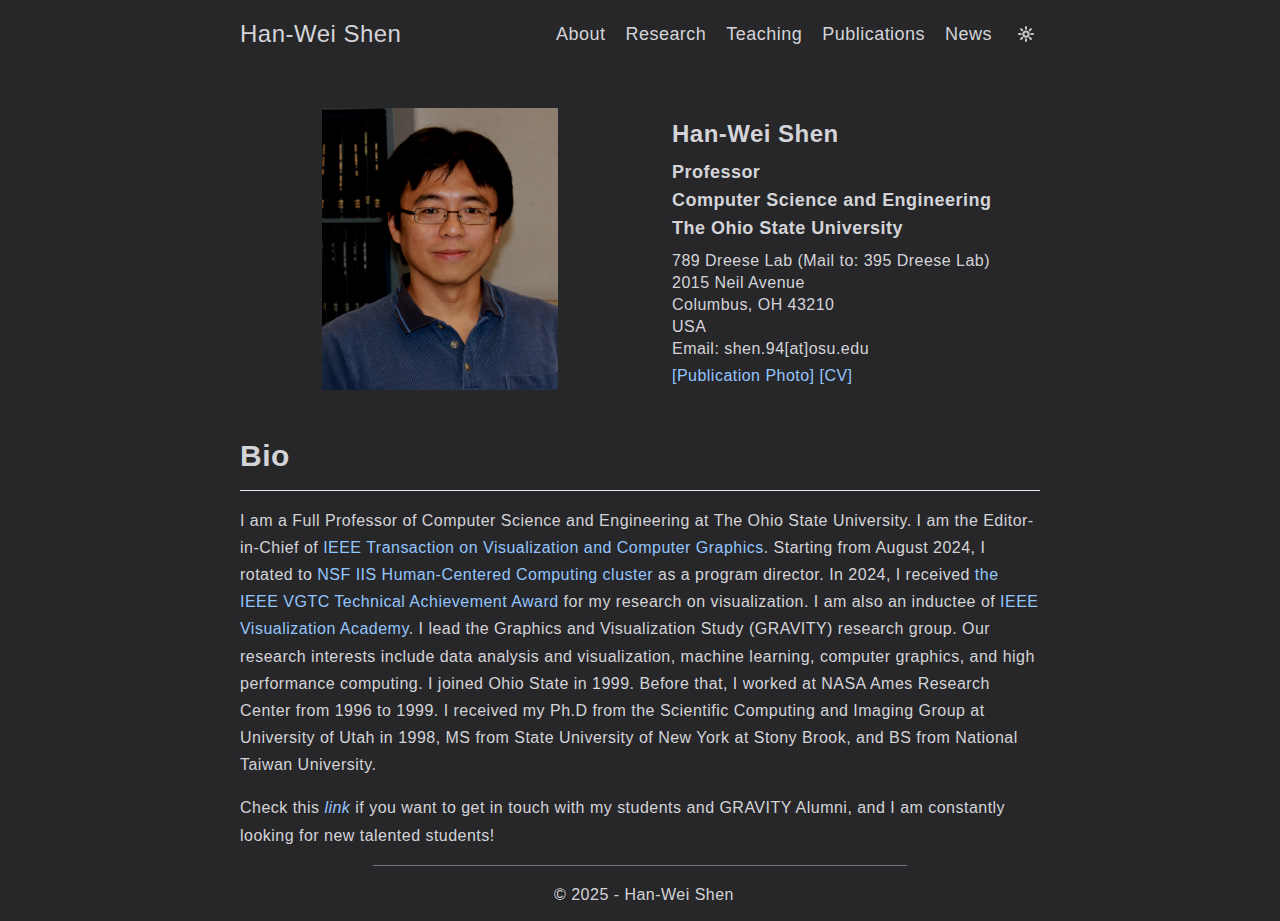
==== commit 821bb3d5: "deploy: dd67143b41ce1f7f7d30bcb263ea8eb834654880" ====
--- a/index.html
+++ b/index.html
@@ -15,4 +15,4 @@
 <img class="h-7 w-7 max-h-full mb-1.5 p-1.5 hidden dark:inline" id=ligh-mode-button-img alt="A sun icon for switching to light mode" src=https://han-wei-shen.github.io/img/light_mode.svg>
 <img class="h-7 w-7 max-h-full mb-1.5 p-1.5 inline dark:hidden" id=dark-mode-button-img alt="A moon icon for switching to dark mode" src=https://han-wei-shen.github.io/img/dark_mode.svg></button></li></ul></div></div></nav></header><main class="content h-card container mt-2 m-auto
 leading-loose md:px-0 px-2 z-0" role=main><div class="head container grid sm:grid-cols-2 grid-cols-1
-justify-around flex-wrap items-center" itemscope itemtype=http://schema.org/Person><div class="picture p-8 max-w-[75%] mx-auto basis-20 grow shrink" itemscope itemtype=http://schema.org/ImageObject><picture><source srcset=img/hwshen_1.jpg><img class="main-image u-photo mx-auto" itemprop=contentUrl alt="Profile picture" src=img/hwshen_1.jpg></picture></div><div class="mx-4 ml-8 basis-60 grow shrink-2 leading-snug text-base"><a class="u-url font-bold" rel=me itemprop=url href=https://han-wei-shen.github.io/><h3 class="text-2xl text-black dark:text-zinc-300 p-name border-0" itemprop=name>Han-Wei Shen</h3></a><h3 itemprop=jobTitle class="text-lg my-2 border-none">Professor<br>Computer Science and Engineering<br>The Ohio State University</h3><div itemprop=address itemscope itemtype=http://schema.org/PostalAddress><span itemprop=streetAddress>789 Dreese Lab (Mail to: 395 Dreese Lab)<br>2015 Neil Avenue</span><br><span itemprop=postalCode>Columbus, OH 43210</span><br><span itemprop=addressLocality>USA</span><br><span itemprop=email>Email: shen.94[at]osu.edu</span><br></div><div style=margin-top:5px><a href=img/hwshen_1.jpg>[Publication Photo]</a> <a href=file/Shen_2023.pdf>[CV]</a></div></div></div><h1 id=bio>Bio</h1><p>I am a Full Professor of Computer Science and Engineering at The Ohio State University. I am the Editor-in-Chief of <a href=https://www.computer.org/csdl/journal/tg>IEEE Transaction on Visualization and Computer Graphics</a>. Starting from August 2024, I rotated to <a href=https://new.nsf.gov/funding/opportunities/hcc-iis-human-centered-computing>NSF IIS Human Center Computing cluster</a> as a program director. In 2024, I received <a href=https://tc.computer.org/vgtc/awards/visualization-technical-awards/>the IEEE VGTC Technical Achievement Award</a> for my research on visualization. I am also an inductee of <a href=https://tc.computer.org/vgtc/awards/visualization-academy/>IEEE Visualization Academy</a>. I lead the Graphics and Visualization Study (GRAVITY) research group. Our research interests include data analysis and visualization, machine learning, computer graphics, and high performance computing. I joined Ohio State in 1999. Before that, I worked at NASA Ames Research Center from 1996 to 1999. I received my Ph.D from the Scientific Computing and Imaging Group at University of Utah in 1998, MS from State University of New York at Stony Brook, and BS from National Taiwan University.</p><p>Check this <a href=https://sites.google.com/view/gravity-research-group/people><em>link</em></a> if you want to get in touch with my students and GRAVITY Alumni, and I am constantly looking for new talented students!</p></main><footer class="footer container h-10 text-center mt-1 mb-4"><hr class=my-4><ul class="pl-0 mt-1"><span class=ml-2>© 2025 - Han-Wei Shen</span></ul></footer><script>function toggleModal(e){return t=>{(t.target.id.startsWith("#open-modal")||t.target.id.startsWith("#close-modal")||t.target.classList.contains("open-modal"))&&(t.stopPropagation(),e.classList.toggle("invisible"),e.classList.toggle("pointer-events-auto"),document.body.classList.toggle("pointer-events-none"))}}var id,modWin,closeButton,clipboardCopyButtons,list=document.getElementsByClassName("open-modal");for(let e of list)id=e.attributes["data-target"].textContent,modWin=document.getElementById(id),closeButton=document.getElementById(id.replace("open","close")),e.addEventListener("click",toggleModal(modWin)),closeButton.addEventListener("click",toggleModal(modWin)),modWin.addEventListener("click",toggleModal(modWin));clipboardCopyButtons=document.getElementsByClassName("modal-copy-citation");for(let e of clipboardCopyButtons){let t=e.id.replace("#copy-",""),n=document.getElementById(t);e.addEventListener("click",function(e){return function(){if(!e){var t=this.innerHTML;navigator.clipboard.writeText(n.innerHTML).then(()=>{this.innerHTML="Copied!",this.disabled=!0},()=>{this.innerHTML="Error copying!"}),e=!0,setTimeout(function(){this.innerHTML=t,this.disabled=!1,e=!1}.bind(this),1e3)}}}(!1),this)}</script></body></html>+justify-around flex-wrap items-center" itemscope itemtype=http://schema.org/Person><div class="picture p-8 max-w-[75%] mx-auto basis-20 grow shrink" itemscope itemtype=http://schema.org/ImageObject><picture><source srcset=img/hwshen_1.jpg><img class="main-image u-photo mx-auto" itemprop=contentUrl alt="Profile picture" src=img/hwshen_1.jpg></picture></div><div class="mx-4 ml-8 basis-60 grow shrink-2 leading-snug text-base"><a class="u-url font-bold" rel=me itemprop=url href=https://han-wei-shen.github.io/><h3 class="text-2xl text-black dark:text-zinc-300 p-name border-0" itemprop=name>Han-Wei Shen</h3></a><h3 itemprop=jobTitle class="text-lg my-2 border-none">Professor<br>Computer Science and Engineering<br>The Ohio State University</h3><div itemprop=address itemscope itemtype=http://schema.org/PostalAddress><span itemprop=streetAddress>789 Dreese Lab (Mail to: 395 Dreese Lab)<br>2015 Neil Avenue</span><br><span itemprop=postalCode>Columbus, OH 43210</span><br><span itemprop=addressLocality>USA</span><br><span itemprop=email>Email: shen.94[at]osu.edu</span><br></div><div style=margin-top:5px><a href=img/hwshen_1.jpg>[Publication Photo]</a> <a href=file/Shen_2023.pdf>[CV]</a></div></div></div><h1 id=bio>Bio</h1><p>I am a Full Professor of Computer Science and Engineering at The Ohio State University. I am the Editor-in-Chief of <a href=https://www.computer.org/csdl/journal/tg>IEEE Transaction on Visualization and Computer Graphics</a>. Starting from August 2024, I rotated to <a href=https://new.nsf.gov/funding/opportunities/hcc-iis-human-centered-computing>NSF IIS Human-Centered Computing cluster</a> as a program director. In 2024, I received <a href=https://tc.computer.org/vgtc/awards/visualization-technical-awards/>the IEEE VGTC Technical Achievement Award</a> for my research on visualization. I am also an inductee of <a href=https://tc.computer.org/vgtc/awards/visualization-academy/>IEEE Visualization Academy</a>. I lead the Graphics and Visualization Study (GRAVITY) research group. Our research interests include data analysis and visualization, machine learning, computer graphics, and high performance computing. I joined Ohio State in 1999. Before that, I worked at NASA Ames Research Center from 1996 to 1999. I received my Ph.D from the Scientific Computing and Imaging Group at University of Utah in 1998, MS from State University of New York at Stony Brook, and BS from National Taiwan University.</p><p>Check this <a href=https://sites.google.com/view/gravity-research-group/people><em>link</em></a> if you want to get in touch with my students and GRAVITY Alumni, and I am constantly looking for new talented students!</p></main><footer class="footer container h-10 text-center mt-1 mb-4"><hr class=my-4><ul class="pl-0 mt-1"><span class=ml-2>© 2025 - Han-Wei Shen</span></ul></footer><script>function toggleModal(e){return t=>{(t.target.id.startsWith("#open-modal")||t.target.id.startsWith("#close-modal")||t.target.classList.contains("open-modal"))&&(t.stopPropagation(),e.classList.toggle("invisible"),e.classList.toggle("pointer-events-auto"),document.body.classList.toggle("pointer-events-none"))}}var id,modWin,closeButton,clipboardCopyButtons,list=document.getElementsByClassName("open-modal");for(let e of list)id=e.attributes["data-target"].textContent,modWin=document.getElementById(id),closeButton=document.getElementById(id.replace("open","close")),e.addEventListener("click",toggleModal(modWin)),closeButton.addEventListener("click",toggleModal(modWin)),modWin.addEventListener("click",toggleModal(modWin));clipboardCopyButtons=document.getElementsByClassName("modal-copy-citation");for(let e of clipboardCopyButtons){let t=e.id.replace("#copy-",""),n=document.getElementById(t);e.addEventListener("click",function(e){return function(){if(!e){var t=this.innerHTML;navigator.clipboard.writeText(n.innerHTML).then(()=>{this.innerHTML="Copied!",this.disabled=!0},()=>{this.innerHTML="Error copying!"}),e=!0,setTimeout(function(){this.innerHTML=t,this.disabled=!1,e=!1}.bind(this),1e3)}}}(!1),this)}</script></body></html>